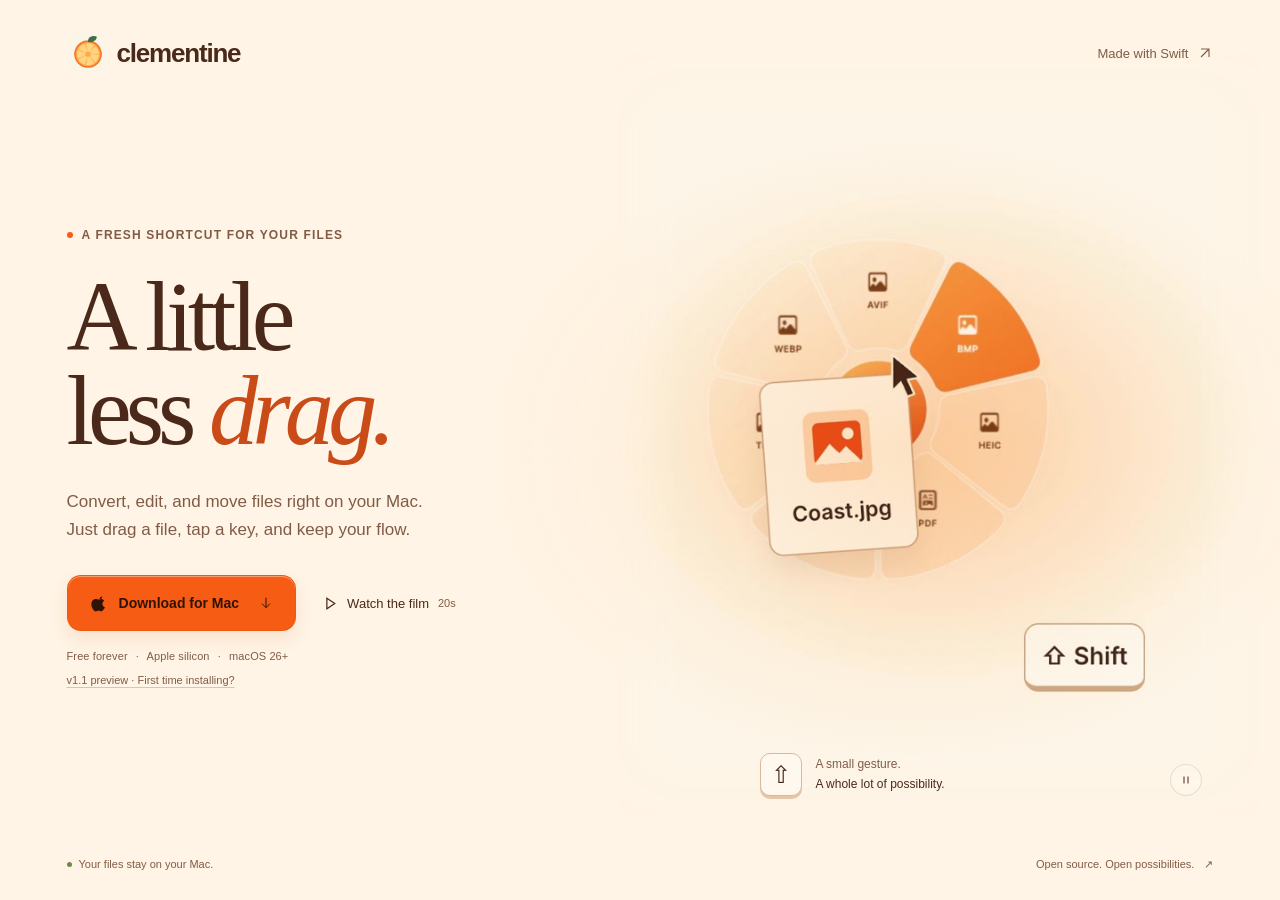
==== website/index.html @ 0f66e7e2 "Build Clementine for Mac with a download site and launch film" ====
<!doctype html>
<html lang="en">
<head>
  <meta charset="utf-8">
  <meta name="viewport" content="width=device-width, initial-scale=1">
  <meta name="theme-color" content="#fff4e5">
  <title>Clementine — A little less drag.</title>
  <meta name="description" content="A fresh shortcut for your files. Convert, edit, and move files right on your Mac with Clementine. Free, local, and made with Swift.">
  <link rel="canonical" href="https://corypearl.github.io/clementine/">
  <meta property="og:type" content="website">
  <meta property="og:title" content="Clementine — A little less drag.">
  <meta property="og:description" content="Convert, edit, and move files right on your Mac. Free. Local. Made with Swift.">
  <meta property="og:url" content="https://corypearl.github.io/clementine/">
  <meta property="og:image" content="https://corypearl.github.io/clementine/assets/social.jpg">
  <meta name="twitter:card" content="summary_large_image">
  <link rel="icon" href="assets/icon.png" type="image/png">
  <link rel="apple-touch-icon" href="assets/icon.png">
  <link rel="stylesheet" href="styles.css">
  <script src="app.js" defer></script>
</head>
<body>
  <div class="page">
    <header>
      <a class="brand" href="./" aria-label="Clementine home"><img src="assets/icon.png" width="42" height="42" alt=""><span>clementine</span></a>
      <a class="source" href="https://github.com/CoryPearl/clementine" target="_blank" rel="noopener noreferrer">Made with Swift <svg viewBox="0 0 20 20" aria-hidden="true"><path d="M5 15 15 5M5 5h10v10"/></svg></a>
    </header>

    <main>
      <div class="hero-copy">
        <p class="eyebrow"><span aria-hidden="true"></span> A fresh shortcut for your files</p>
        <h1>A little<br> less <em>drag.</em></h1>
        <p class="description">Convert, edit, and move files right on your Mac. Just drag a file, tap a key, and keep your flow.</p>
        <div class="cta-row">
          <a class="download" href="https://github.com/CoryPearl/clementine/releases/download/v1.1.0-preview/Clementine.zip" aria-label="Download Clementine for Mac, version 1.1 preview">
            <svg viewBox="0 0 24 24" fill="currentColor" aria-hidden="true"><path d="M16.6 3.1c-.8.1-1.8.6-2.4 1.3-.5.6-1 1.6-.8 2.5.9.1 1.8-.5 2.4-1.2.6-.7.9-1.7.8-2.6ZM20.2 16.7c-.5 1.2-.8 1.7-1.5 2.7-.9 1.2-2.1 2.6-3.5 2.6-1.2 0-1.6-.8-3.3-.8-1.6 0-2.1.8-3.3.8-1.3.1-2.5-1.3-3.4-2.5C2.7 16 2.3 11.4 3.9 9c1.1-1.7 2.9-2.7 4.6-2.7 1.4 0 2.3.8 3.4.8 1.1 0 1.8-.8 3.4-.8 1.4 0 2.9.8 4 2.1-3.5 1.9-2.9 6.9.9 8.3Z"/></svg>
            Download for Mac <svg class="arrow" viewBox="0 0 24 24" aria-hidden="true"><path d="M12 4v15m-6-6 6 6 6-6"/></svg>
          </a>
          <button class="watch" id="watch-film" type="button"><svg viewBox="0 0 24 24" aria-hidden="true"><path d="m9 6 9 6-9 6Z"/></svg> Watch the film <span>20s</span></button>
        </div>
        <p class="compatibility">Free forever <span>·</span> Apple silicon <span>·</span> macOS 26+</p>
        <button class="install-link" id="open-install" type="button">v1.1 preview · First time installing?</button>
      </div>

      <div class="hero-art" aria-label="Animated demonstration of Clementine converting a file">
        <div class="art-light" aria-hidden="true"></div>
        <video id="hero-video" autoplay loop muted playsinline preload="metadata" poster="assets/hero-poster.jpg" aria-hidden="true">
          <source src="assets/hero-loop.mp4" type="video/mp4">
        </video>
        <div class="art-caption"><span class="keycap">⇧</span><span>A small gesture.<br><strong>A whole lot of possibility.</strong></span></div>
        <button class="motion-toggle" id="toggle-motion" type="button" aria-label="Pause animation" aria-pressed="false"><svg class="pause-icon" viewBox="0 0 24 24" aria-hidden="true"><path d="M8 5v14M16 5v14"/></svg><svg class="play-icon" viewBox="0 0 24 24" aria-hidden="true"><path d="m9 6 9 6-9 6Z"/></svg></button>
      </div>
    </main>

    <footer><p><span class="privacy-dot" aria-hidden="true"></span> Your files stay on your Mac.</p><a href="https://github.com/CoryPearl/clementine" target="_blank" rel="noopener noreferrer">Open source. Open possibilities. <span aria-hidden="true">↗</span></a></footer>
  </div>

  <dialog id="film-dialog" aria-labelledby="film-title">
    <div class="dialog-top"><h2 id="film-title">A little less drag.</h2><button class="close-dialog" type="button" aria-label="Close film">✕</button></div>
    <video id="launch-film" controls playsinline preload="none" poster="assets/social.jpg"><source src="assets/clementine-film.mp4" type="video/mp4"><a href="assets/clementine-film.mp4">Download the film</a></video>
    <p class="film-caption">A staged demonstration using Clementine’s actual interface.</p>
  </dialog>

  <dialog id="install-dialog" aria-labelledby="install-title">
    <div class="dialog-top"><h2 id="install-title">One little first step.</h2><button class="close-dialog" type="button" aria-label="Close installation help">✕</button></div>
    <p>This preview is locally signed and isn’t notarized by Apple yet. macOS may ask you to approve it the first time.</p>
    <ol><li>Unzip the download and move Clementine to Applications.</li><li>Open Clementine. If macOS blocks it, open <strong>System Settings → Privacy &amp; Security</strong> and choose <strong>Open Anyway</strong> after checking the app’s source.</li><li>Look for the orange icon in your menu bar. Drag a file and tap <strong>Shift</strong> to convert, <strong>Command</strong> for tools, or <strong>Control</strong> for actions.</li></ol>
    <p class="install-note">Apple silicon · macOS 26 or later · about 397 MB. Some native document formats use Apple’s Pages, Numbers, or Keynote apps.</p>
    <a class="release-link" href="https://github.com/CoryPearl/clementine/releases/tag/v1.1.0-preview" target="_blank" rel="noopener noreferrer">Release notes, checksum &amp; source ↗</a>
  </dialog>
</body>
</html>
---- website/styles.css ----
:root{color-scheme:light;--cream:#fff4e5;--ink:#4a291a;--muted:#805c47;--orange:#f75c14;--line:#4a291a20}*{box-sizing:border-box}html,body{margin:0;min-width:320px;background:var(--cream);color:var(--ink)}body{font-family:-apple-system,BlinkMacSystemFont,"Segoe UI",sans-serif;-webkit-font-smoothing:antialiased}.page{height:100svh;min-height:650px;padding:25px 5.2vw 22px;display:flex;flex-direction:column;overflow:hidden}a{color:inherit;text-decoration:none}button{font:inherit;color:inherit;cursor:pointer}button,a{-webkit-tap-highlight-color:transparent}button:focus-visible,a:focus-visible{outline:3px solid #9c360c;outline-offset:6px}header,footer{display:flex;justify-content:space-between;align-items:center;position:relative;z-index:2}header{height:56px;flex-shrink:0}.brand{display:flex;align-items:center;gap:8px;font-size:26px;font-weight:650;letter-spacing:-1.2px}.brand img{border-radius:11px}.source{display:flex;gap:9px;align-items:center;font-size:13px;color:var(--muted)}.source svg{width:16px;height:16px;fill:none;stroke:currentColor;stroke-width:1.4}main{flex:1;min-height:0;display:grid;grid-template-columns:1fr 1fr;align-items:center;position:relative}.hero-copy{position:relative;z-index:2;padding-bottom:15px;max-width:670px}.eyebrow{display:flex;align-items:center;gap:9px;font-size:12px;letter-spacing:1.15px;text-transform:uppercase;font-weight:600;margin:0 0 28px;color:var(--muted)}.eyebrow>span{width:6px;height:6px;background:var(--orange);border-radius:50%}h1{font-family:Georgia,"Times New Roman",serif;font-weight:400;font-size:clamp(68px,7.7vw,124px);letter-spacing:-6px;line-height:.96;margin:0 0 29px}h1 em{font-weight:400;color:#c84b18}.description{font-size:17px;line-height:1.65;max-width:380px;margin:0 0 31px;color:var(--muted)}.cta-row{display:flex;align-items:center;gap:23px;flex-wrap:wrap}.download{display:inline-flex;gap:11px;align-items:center;justify-content:center;background:var(--orange);color:#301304;min-height:56px;padding:0 21px;border-radius:14px;font-size:14px;font-weight:650;border:1px solid #b339061f;box-shadow:0 8px 18px #b947181a,inset 0 1px 0 #ffffff60;transition:background .2s,transform .2s,box-shadow .2s}.download:hover{background:#ff702c;transform:translateY(-2px);box-shadow:0 12px 25px #b9471824}.download svg{width:19px;height:21px}.download .arrow{width:16px;height:18px;fill:none;stroke:currentColor;stroke-width:1.5;margin-left:8px}.watch{border:0;background:transparent;padding:12px 0;display:flex;align-items:center;gap:7px;font-size:13px}.watch>svg{height:21px;width:21px;fill:none;stroke:currentColor;stroke-width:1.4}.watch>span{color:var(--muted);font-size:11px;margin-left:2px}.watch:hover,.source:hover,footer a:hover,.install-link:hover{color:#b03b0a}.compatibility{font-size:11px;color:var(--muted);margin:19px 0 8px;letter-spacing:.1px}.compatibility>span{margin:0 5px}.install-link{font-size:11px;color:var(--muted);padding:0;background:none;border:0;text-decoration:underline;text-decoration-color:#805c474f;text-underline-offset:3px}.hero-art{height:100%;max-height:820px;position:relative;min-width:0;isolation:isolate;align-self:center}.art-light{position:absolute;inset:8% -20% 12% -25%;background:radial-gradient(ellipse,#ffd7ad90 0%,#ffe9cf50 45%,#fff4e500 72%);z-index:-1}.hero-art>video{position:absolute;width:120%;height:100%;left:-8%;top:-4%;object-fit:contain;mix-blend-mode:multiply}.art-caption{position:absolute;bottom:7%;left:21%;display:flex;align-items:center;gap:13px;font-size:12px;line-height:1.65;color:var(--muted)}.art-caption strong{font-weight:500;color:var(--ink)}.keycap{display:grid;place-items:center;width:42px;height:43px;background:#fff8ef;border:1px solid #d9b99c;border-radius:10px;box-shadow:0 3px 0 #e6c6a8;font-size:24px;color:var(--ink)}.motion-toggle{position:absolute;right:2%;bottom:7%;height:32px;width:32px;border:1px solid var(--line);background:#fff7ebbb;border-radius:50%;display:grid;place-items:center}.motion-toggle svg{width:12px;height:14px;fill:none;stroke:currentColor;stroke-width:2}.motion-toggle .play-icon{display:none}.motion-toggle[aria-pressed=true] .pause-icon{display:none}.motion-toggle[aria-pressed=true] .play-icon{display:block}footer{font-size:11px;min-height:28px;flex-shrink:0;color:var(--muted)}footer p{margin:0;display:flex;align-items:center;gap:7px}.privacy-dot{width:5px;height:5px;border-radius:50%;background:#6c8a45}footer a>span{margin-left:7px}dialog{padding:24px;max-width:min(1000px,92vw);max-height:90svh;border:1px solid #d9b99c;border-radius:24px;background:var(--cream);color:var(--ink);box-shadow:0 30px 100px #4a291a40}dialog::backdrop{background:#342016aa;backdrop-filter:blur(12px)}.dialog-top{display:flex;align-items:center;justify-content:space-between;gap:35px;margin-bottom:18px}.dialog-top h2{font-family:Georgia,serif;font-weight:400;font-size:28px;margin:0}.close-dialog{border:1px solid var(--line);background:transparent;width:32px;height:32px;border-radius:50%;flex-shrink:0}#launch-film{width:100%;max-height:70svh;display:block;border-radius:12px}.film-caption{font-size:11px;color:var(--muted);margin:14px 0 0}#install-dialog{max-width:530px;padding:30px}#install-dialog p,#install-dialog li{font-size:14px;line-height:1.65;color:var(--muted)}#install-dialog ol{padding-left:23px}#install-dialog li{padding-left:3px;margin:12px 0}#install-dialog .install-note{font-size:12px}.release-link{font-size:13px;text-decoration:underline;text-underline-offset:4px}
@media(min-width:1600px){.page{padding-left:max(5.2vw,calc((100vw - 1540px)/2));padding-right:max(5.2vw,calc((100vw - 1540px)/2))}}
@media(max-width:1100px){.cta-row{gap:14px}.download{padding:0 16px}h1{letter-spacing:-4px}.description{max-width:330px;font-size:16px}.eyebrow{font-size:10px}.hero-art>video{width:145%;left:-19%}.art-caption{left:17%;font-size:11px}}
@media(max-width:720px){.page{min-height:620px;padding:15px 23px 16px}header{height:43px}.brand{font-size:23px}.brand img{width:34px;height:34px}.source{font-size:11px}.source svg{width:12px}main{display:flex;flex-direction:column;justify-content:center;align-items:stretch;gap:0}.hero-copy{padding:6px 0 0;max-width:none;flex-shrink:0}.eyebrow{margin:0 0 15px;font-size:9px;letter-spacing:1px}h1{font-size:clamp(58px,13.5vw,91px);letter-spacing:-3.5px;line-height:.95;margin-bottom:17px}h1 br{display:none}.description{max-width:360px;font-size:14px;line-height:1.55;margin-bottom:18px}.cta-row{gap:16px;flex-wrap:nowrap}.download{font-size:12px;min-height:48px;padding:0 14px;border-radius:12px;gap:8px}.download .arrow{margin-left:1px;width:13px}.download svg{width:16px}.watch{font-size:11px;gap:4px}.watch>span{display:none}.compatibility{font-size:10px;margin-top:12px}.install-link{font-size:10px}.hero-art{height:min(37svh,360px);width:100%;flex-shrink:1;min-height:180px;max-width:440px;align-self:center}.hero-art>video{width:100%;height:142%;left:0;top:-18%;object-fit:contain}.art-light{inset:0 -10%}.art-caption{left:12%;bottom:1%;font-size:10px;gap:10px;line-height:1.5}.keycap{height:32px;width:32px;font-size:19px;border-radius:8px}.motion-toggle{bottom:1%;right:7%;width:28px;height:28px}footer{font-size:9px;min-height:18px}footer a{font-size:0}footer a::before{content:"Source on GitHub";font-size:9px}footer a>span{font-size:10px;margin-left:4px}#install-dialog{padding:23px}.dialog-top h2{font-size:25px}dialog{padding:16px;border-radius:18px}}
@media(max-height:740px) and (min-width:721px){.page{min-height:540px;padding-top:15px;padding-bottom:12px}.eyebrow{margin-bottom:20px}h1{font-size:88px;margin-bottom:22px}.description{margin-bottom:23px}.hero-art{max-height:580px}.art-caption,.motion-toggle{bottom:3%}}
@media(max-height:700px) and (max-width:720px){.page{min-height:550px}h1{font-size:58px}.eyebrow{margin-bottom:10px}.description{margin-bottom:12px}.hero-art{height:27svh;min-height:140px}.art-caption{display:none}.hero-art>video{top:-20%}}
@media(max-height:520px) and (min-width:600px){.page{min-height:360px;padding:10px 4vw}header{height:35px}main{display:grid;grid-template-columns:1.15fr 1fr}.hero-copy{padding:7px 0}.eyebrow{display:none}h1{font-size:58px;letter-spacing:-3px;line-height:.95;margin:0 0 11px}h1 br{display:none}.description{font-size:12px;line-height:1.5;max-width:330px;margin-bottom:11px}.download{min-height:39px;font-size:11px;padding:0 12px}.watch{font-size:10px}.cta-row{gap:10px}.compatibility{margin-top:9px;font-size:9px}.install-link{font-size:9px}.hero-art{height:100%;min-height:0;width:100%}.hero-art>video{height:130%;top:-20%;width:100%;left:0}.art-caption{display:none}.motion-toggle{bottom:6%;right:7%}footer{font-size:9px}}
.hero-art>video{mask-image:linear-gradient(to right,transparent,#000 12%,#000 88%,transparent),linear-gradient(to bottom,transparent,#000 10%,#000 90%,transparent);mask-composite:intersect}
@media(max-width:720px){.art-caption{display:none}}
@media(prefers-reduced-motion:reduce){*,*::before,*::after{scroll-behavior:auto!important;transition:none!important}.hero-art>video{visibility:hidden}.hero-art::before{content:"";position:absolute;inset:-4% -12% 4% -8%;background:url('assets/hero-poster.jpg') center/contain no-repeat;mix-blend-mode:multiply;mask-image:linear-gradient(to right,transparent,#000 12%,#000 88%,transparent)}.hero-art.motion-enabled>video{visibility:visible}.hero-art.motion-enabled::before{display:none}}
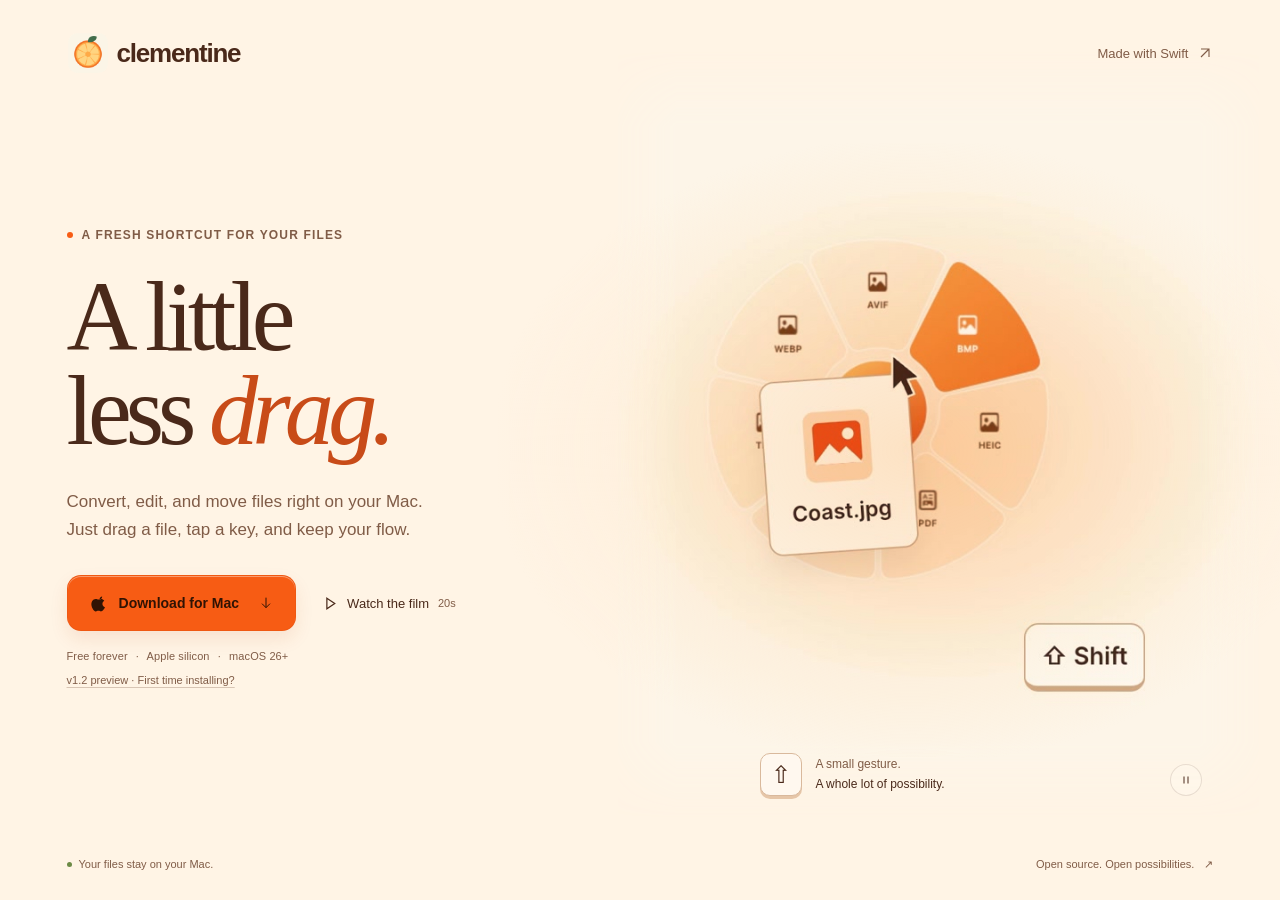
==== commit 9cd5055e: "Update the download page to Clementine 1.2" ====
--- a/website/index.html
+++ b/website/index.html
@@ -31,14 +31,14 @@
         <h1>A little<br> less <em>drag.</em></h1>
         <p class="description">Convert, edit, and move files right on your Mac. Just drag a file, tap a key, and keep your flow.</p>
         <div class="cta-row">
-          <a class="download" href="https://github.com/CoryPearl/clementine/releases/download/v1.1.0-preview/Clementine.zip" aria-label="Download Clementine for Mac, version 1.1 preview">
+          <a class="download" href="https://github.com/CoryPearl/clementine/releases/download/v1.2.0-preview/Clementine.zip" aria-label="Download Clementine for Mac, version 1.2 preview">
             <svg viewBox="0 0 24 24" fill="currentColor" aria-hidden="true"><path d="M16.6 3.1c-.8.1-1.8.6-2.4 1.3-.5.6-1 1.6-.8 2.5.9.1 1.8-.5 2.4-1.2.6-.7.9-1.7.8-2.6ZM20.2 16.7c-.5 1.2-.8 1.7-1.5 2.7-.9 1.2-2.1 2.6-3.5 2.6-1.2 0-1.6-.8-3.3-.8-1.6 0-2.1.8-3.3.8-1.3.1-2.5-1.3-3.4-2.5C2.7 16 2.3 11.4 3.9 9c1.1-1.7 2.9-2.7 4.6-2.7 1.4 0 2.3.8 3.4.8 1.1 0 1.8-.8 3.4-.8 1.4 0 2.9.8 4 2.1-3.5 1.9-2.9 6.9.9 8.3Z"/></svg>
             Download for Mac <svg class="arrow" viewBox="0 0 24 24" aria-hidden="true"><path d="M12 4v15m-6-6 6 6 6-6"/></svg>
           </a>
           <button class="watch" id="watch-film" type="button"><svg viewBox="0 0 24 24" aria-hidden="true"><path d="m9 6 9 6-9 6Z"/></svg> Watch the film <span>20s</span></button>
         </div>
         <p class="compatibility">Free forever <span>·</span> Apple silicon <span>·</span> macOS 26+</p>
-        <button class="install-link" id="open-install" type="button">v1.1 preview · First time installing?</button>
+        <button class="install-link" id="open-install" type="button">v1.2 preview · First time installing?</button>
       </div>
 
       <div class="hero-art" aria-label="Animated demonstration of Clementine converting a file">
@@ -65,7 +65,7 @@
     <p>This preview is locally signed and isn’t notarized by Apple yet. macOS may ask you to approve it the first time.</p>
     <ol><li>Unzip the download and move Clementine to Applications.</li><li>Open Clementine. If macOS blocks it, open <strong>System Settings → Privacy &amp; Security</strong> and choose <strong>Open Anyway</strong> after checking the app’s source.</li><li>Look for the orange icon in your menu bar. Drag a file and tap <strong>Shift</strong> to convert, <strong>Command</strong> for tools, or <strong>Control</strong> for actions.</li></ol>
     <p class="install-note">Apple silicon · macOS 26 or later · about 397 MB. Some native document formats use Apple’s Pages, Numbers, or Keynote apps.</p>
-    <a class="release-link" href="https://github.com/CoryPearl/clementine/releases/tag/v1.1.0-preview" target="_blank" rel="noopener noreferrer">Release notes, checksum &amp; source ↗</a>
+    <a class="release-link" href="https://github.com/CoryPearl/clementine/releases/tag/v1.2.0-preview" target="_blank" rel="noopener noreferrer">Release notes, checksum &amp; source ↗</a>
   </dialog>
 </body>
 </html>
